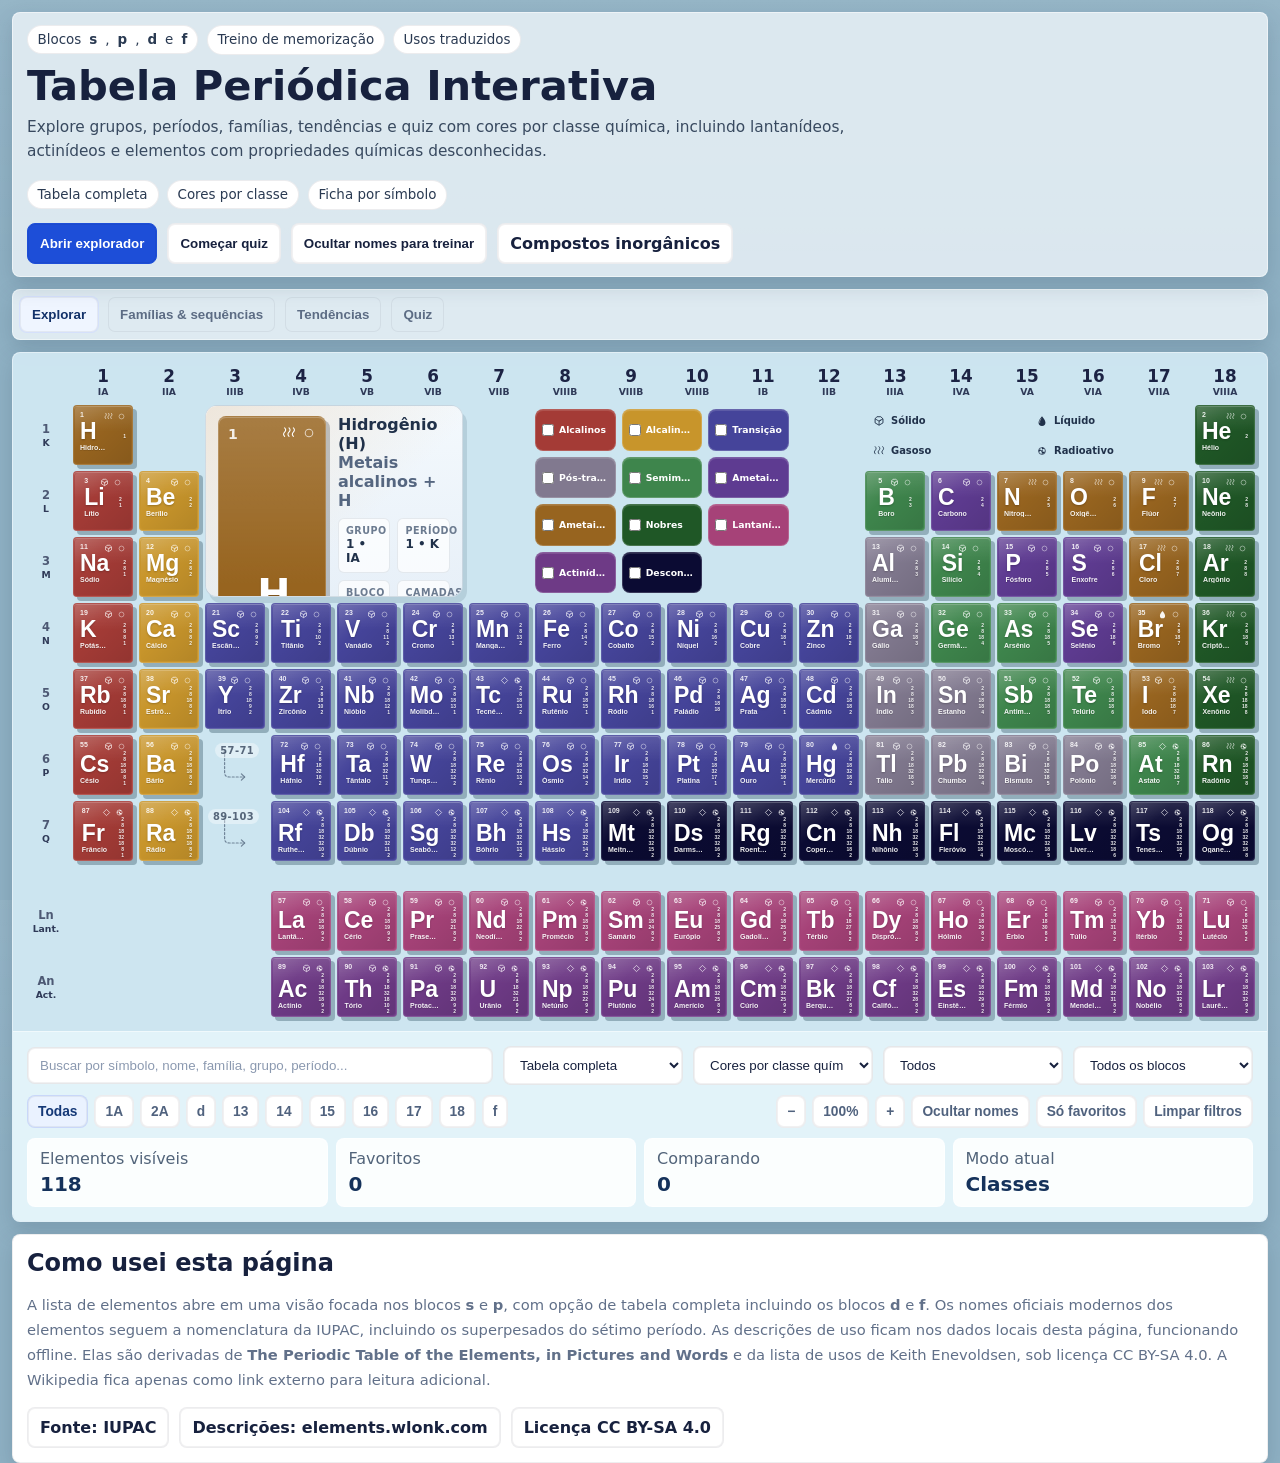
==== index.html @ 07c00c70 "Prepare project for GitHub Pages deployment" ====
<!DOCTYPE html>
<html lang="pt-BR">
<head>
  <meta charset="UTF-8" />
  <meta name="viewport" content="width=device-width, initial-scale=1.0" />
  <meta
    name="description"
    content="Tabela periódica interativa com famílias, tendências, quiz e fichas de elementos para estudo de química."
  />
  <title>Tabela Periódica Interativa | tabela-periodica</title>
  <link rel="icon" href="data:," />
  <link rel="stylesheet" href="tabela_periodica_interativa_sp_clean.css?v=20260423c" />
</head>
<body>
  <div class="app">
    <section class="hero">
      <div class="hero-top">
        <div>
          <div class="badge-row hero-badges">
            <span class="badge">Blocos <strong>s</strong>, <strong>p</strong>, <strong>d</strong> e <strong>f</strong></span>
            <span class="badge">Treino de memorização</span>
          <span class="badge">Usos traduzidos</span>
          </div>
          <h1>Tabela Periódica Interativa</h1>
          <p>
            Explore grupos, períodos, famílias, tendências e quiz com cores por classe química,
            incluindo lantanídeos, actinídeos e elementos com propriedades químicas desconhecidas.
          </p>
        </div>
        <div class="chip-row">
          <span class="chip">Tabela completa</span>
          <span class="chip">Cores por classe</span>
          <span class="chip">Ficha por símbolo</span>
        </div>
      </div>
      <div class="hero-actions">
        <button class="primary" id="jumpExplorer">Abrir explorador</button>
        <button class="ghost" id="startQuizQuick">Começar quiz</button>
        <button class="ghost" id="toggleNamesHero">Ocultar nomes para treinar</button>
        <a class="link-btn" href="compostos_inorganicos_interativo.html">Compostos inorgânicos</a>
      </div>
    </section>

    <nav class="tabs" id="tabs">
      <button class="tab-btn active" data-tab="explorer">Explorar</button>
      <button class="tab-btn" data-tab="families">Famílias & sequências</button>
      <button class="tab-btn" data-tab="trends">Tendências</button>
      <button class="tab-btn" data-tab="quiz">Quiz</button>
    </nav>

    <section class="tab-panel active" id="tab-explorer">
      <div class="panel explorer-layout" id="explorerSection">
        <div class="left-col">
          <div class="table-preview-mobile" id="tablePreviewMobile"></div>
          <div class="table-wrap">
            <div class="periodic" id="periodicGrid"></div>
          </div>

          <div class="legend" id="legend"></div>

          <div class="controls">
            <div class="toolbar">
              <input id="searchInput" type="text" placeholder="Buscar por símbolo, nome, família, grupo, período..." />
              <select id="tableScope">
                <option value="full">Tabela completa</option>
                <option value="sp">Tabela s + p</option>
              </select>
              <select id="colorMode">
                <option value="category">Cores por classe química</option>
                <option value="family">Cores por grupo/família</option>
                <option value="classification">Cores por classificação</option>
                <option value="importance">Cores por prioridade</option>
                <option value="electron">Distribuição eletrônica</option>
                <option value="electronegativity">Eletronegatividade</option>
              </select>
              <select id="filterType">
                <option value="all">Todos</option>
                <option value="metal">Metais</option>
                <option value="ametal">Ametais</option>
                <option value="semimetal">Semimetais</option>
                <option value="noble">Gases nobres</option>
                <option value="synthetic">Sintéticos/superpesados</option>
                <option value="important">Só prioritários</option>
              </select>
              <select id="filterBlock">
                <option value="all">Todos os blocos</option>
                <option value="s">Só bloco s</option>
                <option value="p">Só bloco p</option>
                <option value="d">Só bloco d</option>
                <option value="f">Só bloco f</option>
              </select>
            </div>
            <div class="toggle-row split">
              <div class="segmented" id="familyFilters"></div>
              <div class="segmented">
                <button class="small" id="zoomOutBtn" title="Diminuir zoom da tabela">−</button>
                <button class="small" id="zoomResetBtn" title="Zoom atual da tabela">100%</button>
                <button class="small" id="zoomInBtn" title="Aumentar zoom da tabela">+</button>
                <button class="small" id="toggleNamesBtn">Ocultar nomes</button>
                <button class="small" id="toggleFavoritesBtn">Só favoritos</button>
                <button class="small" id="clearFiltersBtn">Limpar filtros</button>
              </div>
            </div>
            <div class="stats">
              <div class="stat"><div class="muted">Elementos visíveis</div><div class="v" id="visibleCount">50</div></div>
              <div class="stat"><div class="muted">Favoritos</div><div class="v" id="favoriteCount">0</div></div>
              <div class="stat"><div class="muted">Comparando</div><div class="v" id="compareCount">0</div></div>
              <div class="stat"><div class="muted">Modo atual</div><div class="v" id="modeLabel">Famílias</div></div>
            </div>
          </div>
        </div>

        <aside class="drawer" id="elementPopover">
          <div class="drawer-card" role="dialog" aria-modal="true" aria-labelledby="drawerTitle">
            <div class="drawer-header">
              <div>
                <div class="muted drawer-kicker">Ficha do elemento</div>
                <div class="drawer-heading">Detalhes do elemento</div>
              </div>
              <div class="segmented">
                <button class="small ghost" id="randomElementBtn">Elemento aleatório</button>
                <button class="small ghost" id="closeDrawerBtn">Fechar</button>
              </div>
            </div>

            <div class="drawer-empty" id="drawerEmpty">
              <p class="tight">Clique em um elemento para abrir a ficha detalhada com descrição, usos, família, importância para decorar e atalhos externos.</p>
            </div>

            <div class="drawer-content" id="drawerContent">
              <div class="split">
                <div>
                  <div class="badge-row">
                    <span class="mini-badge" id="drawerTag1"></span>
                    <span class="mini-badge" id="drawerTag2"></span>
                    <span class="mini-badge" id="drawerTag3"></span>
                  </div>
                  <h2 id="drawerTitle" class="drawer-title"></h2>
                  <div class="muted" id="drawerSubtitle"></div>
                </div>
                <div class="segmented">
                  <button class="small" id="favoriteBtn">★ Favoritar</button>
                  <button class="small" id="compareBtn">⇄ Comparar</button>
                  <button class="small" id="copyBtn">Copiar símbolo</button>
                </div>
              </div>

              <div class="symbol-card" id="mediaBox">
                <div class="symbol-mark">
                  <div class="atomic-number">1</div>
                  <div class="symbol">H</div>
                  <div class="element-name">Hidrogênio</div>
                </div>
                <div class="symbol-card-details">
                  <div class="headline">Símbolo do elemento</div>
                  <div class="line">Clique em uma casa da tabela para abrir a ficha.</div>
                </div>
              </div>

              <div class="info-grid" id="infoGrid"></div>

              <div class="story">
                <h3>Gancho de memória</h3>
                <div id="memoryNote"></div>
              </div>

              <div class="story">
                <h3>História rápida</h3>
                <div id="storyText"></div>
              </div>

              <div class="story">
                <h3>Descrição e usos</h3>
                <div id="usageSummary">Selecione um elemento para ver a descrição de uso.</div>
              </div>

              <div class="quick-links">
                <a class="link-btn primary" id="wikiLink" href="#" target="_blank" rel="noopener noreferrer">Wikipedia</a>
                <a class="link-btn" id="youtubeLink" href="#" target="_blank" rel="noopener noreferrer">Vídeos no YouTube</a>
              </div>

              <div class="compare-box" id="compareBox">
                <div class="split">
                  <h3 class="compare-title">Comparador</h3>
                  <button class="small ghost" id="clearCompareBtn">Limpar comparação</button>
                </div>
                <div class="compare-grid" id="compareGrid"></div>
              </div>
            </div>
          </div>
        </aside>
      </div>
    </section>

    <section class="tab-panel" id="tab-families">
      <div class="section-grid">
        <div class="card">
          <h2>Famílias</h2>
          <p class="footer-note">
            A ideia aqui é decorar as <strong>colunas</strong>. Em geral, elementos de uma mesma família têm
            o mesmo número de elétrons na camada de valência e costumam exibir comportamentos parecidos.
          </p>
          <div class="family-list" id="familyList"></div>
        </div>
        <div class="card">
          <h2>Sequências por período</h2>
          <p class="footer-note">
            Agora o foco são as <strong>linhas</strong>. A leitura padrão dos blocos s e p é:
            <strong>2 casas à esquerda + 6 casas à direita</strong> em quase todos os períodos.
          </p>
          <div class="period-list" id="periodList"></div>
        </div>
        <div class="card section-span-full">
          <h2>Classes químicas</h2>
          <p class="footer-note">
            Aqui ficam os resumos usados pela legenda interativa. Cada bloco explica o comportamento mais marcante daquela classe e serve como destino quando você clica na legenda.
          </p>
          <div class="family-list" id="categoryGuideList"></div>
        </div>
      </div>
    </section>

    <section class="tab-panel" id="tab-trends">
      <div class="trend-grid">
        <div class="trend">
          <h2>Raio atômico</h2>
          <small>Aumenta para <strong>baixo</strong> e para a <strong>esquerda</strong>. Em geral, mais camadas = átomo maior.</small>
          <div class="trend-map-wrap"><div class="trend-map" id="trendRadius"></div></div>
          <div class="trend-key"><span>menor</span><span class="trend-ramp"></span><span>maior</span></div>
        </div>

        <div class="trend">
          <h2>Eletronegatividade</h2>
          <small>Aumenta para <strong>cima</strong> e para a <strong>direita</strong>. O flúor é a referência clássica de valor alto.</small>
          <div class="trend-map-wrap"><div class="trend-map" id="trendElectro"></div></div>
          <div class="trend-key"><span>menor</span><span class="trend-ramp electro"></span><span>maior</span></div>
        </div>

        <div class="trend">
          <h2>Energia de ionização</h2>
          <small>Também cresce para <strong>cima</strong> e para a <strong>direita</strong>. Ler assim ajuda: fica mais difícil arrancar elétron.</small>
          <div class="trend-map-wrap"><div class="trend-map" id="trendIonization"></div></div>
          <div class="trend-key"><span>menor</span><span class="trend-ramp energy"></span><span>maior</span></div>
        </div>

        <div class="trend">
          <h2>Caráter metálico</h2>
          <small>Cresce para <strong>baixo</strong> e para a <strong>esquerda</strong>. Em termos intuitivos: o átomo tende mais a “soltar” elétrons.</small>
          <div class="trend-map-wrap"><div class="trend-map" id="trendMetallic"></div></div>
          <div class="trend-key"><span>menor</span><span class="trend-ramp"></span><span>maior</span></div>
        </div>

        <div class="card section-span-full">
          <h2>Atalhos mentais úteis</h2>
          <div class="footer-note">
            <p><strong>Esquerda e baixo</strong> → mais metálico, átomo maior, tende mais a perder elétrons.</p>
            <p><strong>Direita e cima</strong> → mais eletronegativo, maior energia de ionização, caráter mais ametálico.</p>
            <p><strong>Regra prática para decorar</strong> → os grupos 1, 2, 17 e 18 são os mais “visíveis” no começo do curso. Depois, vá consolidando 13–16.</p>
          </div>
        </div>
      </div>
    </section>

    <section class="tab-panel" id="tab-quiz">
      <div class="panel">
        <div class="quiz-layout">
          <div class="quiz-card">
            <div class="muted quiz-kicker">Modo treino</div>
            <div class="quiz-status" id="quizPrompt">Clique em “Nova pergunta”</div>
            <div class="hint" id="quizHint">
              O quiz usa os mesmos blocos s e p da página principal. Ele alterna perguntas por nome, símbolo, família, grupo e período.
            </div>
            <div class="segmented">
              <button class="primary" id="newQuizBtn">Nova pergunta</button>
              <button class="ghost" id="showAnswerBtn">Mostrar resposta</button>
              <button class="ghost" id="resetQuizBtn">Zerar placar</button>
            </div>
            <div class="stats stats-compact">
              <div class="stat"><div class="muted">Acertos</div><div class="v" id="quizHits">0</div></div>
              <div class="stat"><div class="muted">Erros</div><div class="v" id="quizMisses">0</div></div>
            </div>
          </div>

          <div class="quiz-wrap">
            <div class="quiz-grid" id="quizGrid"></div>
          </div>
        </div>
      </div>
    </section>

    <section class="card">
      <h2>Como usei esta página</h2>
      <p class="footer-note">
        A lista de elementos abre em uma visão focada nos blocos <strong>s</strong> e <strong>p</strong>, com opção de tabela completa incluindo os blocos <strong>d</strong> e <strong>f</strong>.
        Os nomes oficiais modernos dos elementos seguem a nomenclatura da IUPAC, incluindo os superpesados do sétimo período.
        As descrições de uso ficam nos dados locais desta página, funcionando offline.
        Elas são derivadas de <strong>The Periodic Table of the Elements, in Pictures and Words</strong> e da lista de usos de Keith Enevoldsen, sob licença CC BY-SA 4.0.
        A Wikipedia fica apenas como link externo para leitura adicional.
      </p>
      <div class="quick-links">
        <a class="link-btn" href="https://iupac.org/what-we-do/periodic-table-of-elements/" target="_blank" rel="noopener noreferrer">Fonte: IUPAC</a>
        <a class="link-btn" href="https://elements.wlonk.com/index.html" target="_blank" rel="noopener noreferrer">Descrições: elements.wlonk.com</a>
        <a class="link-btn" href="https://creativecommons.org/licenses/by-sa/4.0/" target="_blank" rel="noopener noreferrer">Licença CC BY-SA 4.0</a>
      </div>
    </section>
  </div>

  <div class="toast" id="toast"></div>

  <script src="tabela_periodica_interativa_sp_clean.js?v=20260423c"></script>
</body>
</html>
---- tabela_periodica_interativa_sp_clean.css ----
:root{
      --bg:#8fb1c4;
      --bg2:#a8c5d5;
      --panel:#d5ecf6;
      --panel-strong:#f8fdff;
      --text:#17213e;
      --muted:#52647a;
      --accent:#1864f2;
      --accent-2:#6a3df0;
      --ok:#119d66;
      --warn:#d68a08;
      --danger:#db4f59;
      --shadow:0 8px 22px rgba(34, 55, 76, .18);
      --ring:0 0 0 1px rgba(16, 24, 40, .06) inset;
      --radius:8px;
      --cat-alkali:#a43b36;
      --cat-alkaline:#c8952b;
      --cat-transition:#45449a;
      --cat-post-transition:#81798f;
      --cat-metalloid:#3e854c;
      --cat-poly-nonmetal:#5e3b91;
      --cat-diatomic:#97641f;
      --cat-noble:#1f5726;
      --cat-lanthanide:#a64278;
      --cat-actinide:#6e3a86;
      --cat-unknown:#0b0b33;
      --tile-size-sp:84px;
      --tile-size-full:74px;
      --tile-size-quiz:78px;
      --family-g1:#2f80ed;
      --family-g2:#00a6b4;
      --family-g13:#22a06b;
      --family-g14:#c88800;
      --family-g15:#ff8b3d;
      --family-g16:#ff5c7c;
      --family-g17:#e5484d;
      --family-g18:#7b5cff;
      --family-d:#64748b;
      --family-f:#8b5cf6;
      --type-metal:#2f80ed;
      --type-ametal:#17a772;
      --type-semimetal:#c88800;
      --type-noble:#7b5cff;
      --type-synthetic:#8f6b4f;
      --electron-s:#2563eb;
      --electron-p:#16a34a;
      --electron-d:#f59e0b;
      --electron-f:#8b5cf6;
      --hi:#10b981;
      --med:#f59e0b;
      --low:#94a3b8;
    }
    *{box-sizing:border-box}
    html,body{height:100%}
    body{
      margin:0;
      font-family:Inter, ui-sans-serif, system-ui, -apple-system, Segoe UI, Roboto, Helvetica, Arial, sans-serif;
      color:var(--text);
      background:
        linear-gradient(180deg, rgba(255,255,255,.06), rgba(255,255,255,0) 260px),
        var(--bg);
      min-height:100%;
    }
    a{color:inherit}
    .app{
      width:min(1540px, calc(100vw - 24px));
      margin:12px auto 18px;
      display:grid;
      gap:12px;
    }
    .hero{
      position:relative;
      overflow:hidden;
      background:rgba(248,253,255,.72);
      border:1px solid rgba(255,255,255,.48);
      border-radius:8px;
      padding:12px 14px;
      box-shadow:var(--shadow);
    }
    .hero-top{
      display:flex; gap:16px; align-items:flex-start; justify-content:space-between; flex-wrap:wrap;
    }
    .hero h1{
      margin:0 0 8px;
      font-size:clamp(1.6rem, 2vw + 1rem, 2.6rem);
      line-height:1.05;
      letter-spacing:0;
    }
    .hero p{
      margin:0;
      color:#38495f;
      max-width:880px;
      font-size:.96rem;
      line-height:1.56;
    }
    .badge-row,.chip-row{display:flex; gap:8px; flex-wrap:wrap}
    .hero-badges{margin-bottom:10px}
    .badge,.chip,.mini-badge{
      display:inline-flex; align-items:center; gap:8px;
      border:1px solid rgba(16,24,40,.08);
      background:#ffffff;
      color:#2a3a52;
      border-radius:999px;
      padding:7px 10px;
      font-size:.84rem;
      line-height:1;
      backdrop-filter: blur(8px);
    }
    .mini-badge{padding:6px 10px;font-size:.78rem}
    .hero-actions{
      display:flex; flex-wrap:wrap; gap:10px;
      margin-top:14px;
    }
    button, .link-btn{
      appearance:none; border:none; cursor:pointer;
      border-radius:8px; padding:10px 12px;
      background:#ffffff;
      color:var(--text); font-weight:700;
      transition:transform .16s ease, background .16s ease, border-color .16s ease, opacity .16s ease, box-shadow .16s ease;
      border:1px solid rgba(16,24,40,.08);
      box-shadow:var(--ring);
      text-decoration:none;
      display:inline-flex; align-items:center; gap:10px;
    }
    button:hover,.link-btn:hover{transform:translateY(-1px); background:#f9fbff; box-shadow:0 6px 14px rgba(17,24,39,.07)}
    button.primary, .link-btn.primary{background:#1d4ed8; color:#fff; border-color:#1d4ed8}
    button.ghost{background:#ffffff}
    button.small{padding:8px 10px;border-radius:8px;font-size:.86rem}
    input, select{
      width:100%;
      border-radius:8px;
      border:1px solid rgba(16,24,40,.10);
      background:#ffffff;
      color:var(--text);
      padding:10px 12px;
      outline:none;
      box-shadow:var(--ring);
    }
    input::placeholder{color:#8b99b0}
    .tabs{
      display:flex; gap:8px; flex-wrap:wrap;
      background:rgba(248,253,255,.76);
      border:1px solid rgba(255,255,255,.48);
      padding:6px;
      border-radius:8px;
      box-shadow:var(--shadow);
    }
    .tab-btn{
      background:transparent;
      border:1px solid transparent;
      color:#5c6c84;
      padding:10px 12px;
      border-radius:8px;
      font-weight:700;
    }
    .tab-btn.active{
      background:#eff5ff;
      border-color:rgba(29,78,216,.12);
      color:#123169;
    }
    .tab-panel{
      display:none;
      animation:fade .2s ease;
    }
    .tab-panel.active{display:block}
    @keyframes fade{from{opacity:.6; transform:translateY(6px)} to{opacity:1; transform:none}}
    .panel{
      background:rgba(213,236,246,.88);
      border:1px solid rgba(255,255,255,.42);
      border-radius:8px;
      box-shadow:var(--shadow);
      overflow:hidden;
    }
    
    .panel-pad{padding:18px}
    .soft-divider{height:1px;background:rgba(16,24,40,.07);margin:0 18px}

    .explorer-layout{display:block}
    .left-col{
      display:grid;
      grid-template-rows:auto auto auto;
    }
    .controls{
      padding:14px;
      display:grid; gap:10px;
      border-top:1px solid rgba(255,255,255,.46);
      background:rgba(235,248,253,.72);
    }
    .toolbar{
      display:grid;
      grid-template-columns:minmax(220px, 1fr) repeat(4, minmax(138px, 180px));
      gap:10px;
      align-items:center;
    }
    .toggle-row{
      display:flex; gap:8px; flex-wrap:wrap; align-items:center;
    }
    .segmented{
      display:flex; gap:6px; flex-wrap:wrap;
    }
    .segmented button{
      padding:8px 10px;
      border-radius:8px;
      background:#ffffff;
      color:#50627e;
      font-weight:700;
      border:1px solid rgba(16,24,40,.08);
    }
    .segmented button.active{background:#eaf2ff;color:#153977;border-color:rgba(29,78,216,.16)}
    .stats{
      display:grid;
      grid-template-columns:repeat(4, minmax(120px, 1fr));
      gap:8px;
    }
    .stat{
      padding:10px 12px;
      border-radius:8px;
      background:rgba(255,255,255,.86);
      border:1px solid rgba(255,255,255,.54);
    }
    .stat .v{font-size:1.25rem;font-weight:800;margin-top:4px;color:#15325b}
    .drawer-kicker{font-size:.82rem;text-transform:uppercase;letter-spacing:.12em}
    .drawer-heading{font-weight:900;font-size:1.15rem;margin-top:6px}
    .drawer-title{margin:10px 0 4px;font-size:2rem;line-height:1.05}
    .compare-title{margin:0}
    .section-span-full{grid-column:1/-1}
    .quiz-kicker{text-transform:uppercase;letter-spacing:.12em;font-size:.82rem}
    .stats-compact{grid-template-columns:1fr 1fr}
    .table-wrap{
      position:relative;
      padding:10px 12px 14px;
      overflow:auto;
      scrollbar-gutter:stable;
      background:transparent;
    }
    .table-preview-mobile{
      display:none;
      margin:12px 12px 0;
    }
    .periodic{
      display:grid;
      gap:6px;
      align-items:stretch;
    }
    .periodic.scope-sp{
      grid-template-columns:46px repeat(8, var(--tile-size-sp));
      grid-template-rows:36px repeat(7, var(--tile-size-sp));
      grid-auto-rows:var(--tile-size-sp);
      min-width:0;
    }
    .periodic.scope-full{
      grid-template-columns:46px repeat(18, var(--tile-size-full));
      grid-template-rows:36px repeat(9, var(--tile-size-full));
      grid-auto-rows:var(--tile-size-full);
      min-width:0;
    }
    .axis, .axis-period{
      display:flex; align-items:center; justify-content:center;
      border-radius:8px;
      border:1px solid transparent;
      color:#1c2344;
      background:transparent;
      font-weight:900;
      text-align:center;
      min-height:34px;
      padding:6px;
      font-size:1.05rem;
      line-height:1.2;
      overflow:hidden;
      overflow-wrap:anywhere;
    }
    .axis small,.axis-period small{display:block;color:#2f3a58;font-size:.58rem;font-weight:800}
    .axis-period{font-size:.72rem;color:rgba(28,35,68,.72)}
    .empty{
      min-height:72px;
      border:0;
      background:transparent;
    }
    .el{
      position:relative;
      aspect-ratio:1;
      min-height:0;
      border-radius:4px;
      padding:5px 6px 6px;
      border:1px solid rgba(255,255,255,.14);
      background:
        linear-gradient(180deg, rgba(255,255,255,.12), rgba(255,255,255,0) 44%),
        var(--tile-bg, var(--tile-accent, #45449a));
      color:#fff;
      box-shadow:
        4px 4px 0 rgba(43,76,91,.36),
        0 1px 0 rgba(255,255,255,.24) inset;
      cursor:pointer;
      display:flex;
      flex-direction:column;
      justify-content:space-between;
      overflow:hidden;
      transition:transform .16s ease, border-color .16s ease, filter .16s ease, box-shadow .16s ease;
      isolation:isolate;
    }
    .el::before{
      content:"";
      position:absolute;
      inset:1px;
      border-radius:3px;
      background:linear-gradient(135deg, rgba(255,255,255,.16), rgba(255,255,255,0) 38%, rgba(0,0,0,.12));
      z-index:0;
      opacity:.86;
      pointer-events:none;
    }
    .el:hover{
      transform:translate(-1px, -2px);
      background:
        linear-gradient(180deg, rgba(255,255,255,.16), rgba(255,255,255,0) 44%),
        var(--tile-bg, var(--tile-accent, #45449a));
      border-color:rgba(255,255,255,.48);
      filter:saturate(1.08) brightness(1.05);
      box-shadow:
        6px 6px 0 rgba(43,76,91,.36),
        0 1px 0 rgba(255,255,255,.28) inset;
    }
    .el.hidden-match{display:none}
    .el.selected{outline:3px solid rgba(255,255,255,.95); outline-offset:2px}
    .el.compare{box-shadow:0 0 0 3px rgba(255,224,89,.9), 5px 5px 0 rgba(43,76,91,.36)}
    .el.favorite::after{
      content:"★";
      position:absolute; top:10px; right:10px;
      font-size:.8rem;
      color:#fff2a8;
      text-shadow:0 0 18px rgba(255,216,106,.6);
    }
    .el > *{position:relative;z-index:1}
    .el .topline{
      display:flex;
      justify-content:space-between;
      align-items:flex-start;
      gap:4px;
      min-width:0;
    }
    .el .flags{
      display:flex;
      align-items:center;
      gap:4px;
      flex:0 0 auto;
      margin-top:1px;
    }
    .el .flag{
      display:inline-flex;
      width:var(--tile-icon-size, 10px);
      height:var(--tile-icon-size, 10px);
      flex:0 0 auto;
      opacity:.94;
      color:#fff;
      align-items:center;
      justify-content:center;
    }
    .el .flag svg{width:100%;height:100%;display:block}
    .el .num{font-size:var(--tile-num-font-size, .74rem);color:rgba(255,255,255,.88);font-weight:900;line-height:1}
    .el .main{
      display:grid;
      grid-template-columns:minmax(0, 1fr) auto;
      gap:5px;
      align-items:center;
      min-height:0;
      flex:1 1 auto;
    }
    .el .text{
      min-width:0;
      display:grid;
      align-content:center;
      justify-items:stretch;
      gap:2px;
    }
    .el .symbol{
      font-size:var(--tile-symbol-font-size, 1.5rem);
      font-weight:900;
      line-height:.9;
      letter-spacing:0;
      text-shadow:0 1px 2px rgba(0,0,0,.22);
      justify-self:start;
      width:100%;
      text-align:left;
    }
    .el .name{
      font-size:var(--tile-name-font-size, .59rem);
      color:rgba(255,255,255,.93);
      line-height:1.02;
      max-width:100%;
      font-weight:800;
      text-shadow:0 1px 1px rgba(0,0,0,.18);
      white-space:nowrap;
      overflow:hidden;
      text-overflow:ellipsis;
      width:100%;
      text-align:left;
    }
    .el .shells{
      min-width:12px;
      display:grid;
      justify-items:end;
      align-content:center;
      gap:1px;
      font-size:var(--shell-font-size, 6px);
      line-height:1;
      font-weight:900;
      color:rgba(255,255,255,.9);
      text-shadow:0 1px 1px rgba(0,0,0,.2);
    }
    .el .shells span{
      display:block;
      min-width:1.4em;
      text-align:right;
    }
    .el .meta{
      display:flex; justify-content:space-between; gap:6px; align-items:flex-end;
      color:rgba(255,255,255,.78); font-size:.62rem; font-weight:900;
    }
    .el .meta span{min-width:0;overflow:hidden;text-overflow:ellipsis;white-space:nowrap}
    .el.range-tile .main{grid-template-columns:1fr}
    .el.range-tile .text{justify-items:stretch}
    .el.range-tile .symbol{font-size:1.42rem;text-align:left}
    .el.range-tile .name{font-size:.56rem;white-space:normal;text-align:left}
    .el.range-tile .shells{display:none}
    .legend{
      margin:0 12px 14px;
      padding:14px;
      border:1px solid rgba(99,134,154,.32);
      border-bottom-color:rgba(42,71,94,.34);
      display:grid;
      grid-template-columns:repeat(auto-fit, minmax(250px, 1fr));
      gap:10px 14px;
      color:#273353;
      background:rgba(221,244,252,.86);
      border-radius:8px;
      box-shadow:5px 5px 0 rgba(43,76,91,.26);
    }
    .legend-item{
      display:flex; align-items:center; gap:8px;
      min-height:34px;
      padding:6px 8px; border-radius:8px; background:rgba(255,255,255,.92);
      border:1px solid rgba(255,255,255,.56); font-size:.9rem;
      font-weight:700;
    }
    .legend-item input{
      width:14px;
      height:14px;
      margin:0;
      accent-color:#1d4ed8;
      box-shadow:none;
    }
    .legend-item a{color:inherit;text-decoration:none}
    .legend-item a:hover{text-decoration:underline}
    .grid-dock{
      position:relative;
      z-index:2;
      min-width:0;
      min-height:0;
      align-self:stretch;
    }
    .legend-dock,
    .hover-dock{
      height:100%;
      min-height:0;
      border-radius:12px;
      overflow:hidden;
    }
    .legend-dock{
      box-shadow:none;
    }
    .legend-dock-panel{
      height:100%;
      display:grid;
      grid-template-columns:repeat(3, minmax(0, 1fr));
      grid-auto-rows:minmax(0, 1fr);
      gap:6px;
      align-content:stretch;
      padding:4px 4px 4px 0;
      border-radius:10px;
      background:transparent;
      border:0;
    }
    .legend-dock-item{
      display:grid;
      grid-template-columns:auto minmax(0,1fr);
      gap:5px;
      align-items:center;
      min-width:0;
      min-height:0;
      padding:3px 6px;
      border-radius:8px;
      background:var(--legend-dock-color, transparent);
      border:1px solid rgba(255,255,255,.18);
      color:#fff;
      font-size:.58rem;
      line-height:1.05;
      font-weight:800;
      box-shadow:0 1px 0 rgba(255,255,255,.12) inset;
    }
    .legend-dock-item input{
      width:12px;
      height:12px;
      margin:0;
      accent-color:#ffffff;
      box-shadow:none;
      filter:saturate(.85);
    }
    .legend-dock-item a{
      min-width:0;
      color:inherit;
      text-decoration:none;
      white-space:nowrap;
      overflow:hidden;
      text-overflow:ellipsis;
    }
    .legend-dock-item a:hover{text-decoration:underline;color:#ffffff}
    .legend-dock .swatch{display:none}
    .hover-dock{
      background:linear-gradient(180deg, rgba(240,247,252,.98), rgba(226,238,247,.96));
      border:1px solid rgba(73,93,118,.18);
      box-shadow:4px 6px 0 rgba(43,76,91,.14);
    }
    .hover-dock .tooltip-preview{
      height:100%;
      min-height:0;
      grid-template-columns:minmax(108px, .82fr) minmax(0, 1.14fr);
      align-items:stretch;
      gap:12px;
      padding:10px 12px;
    }
    .hover-dock .tooltip-element{
      min-height:0;
    }
    .state-dock{
      display:grid;
      grid-template-columns:repeat(2, minmax(0, 1fr));
      grid-template-rows:repeat(2, minmax(0, 1fr));
      gap:2px 12px;
      align-content:center;
      justify-items:start;
      padding:2px 2px 0 8px;
      color:#20314a;
      font-size:.62rem;
      font-weight:800;
      line-height:1.05;
      background:transparent;
      border:0;
      box-shadow:none;
    }
    .state-dock-item{
      display:inline-flex;
      align-items:center;
      gap:6px;
      min-width:0;
      white-space:nowrap;
    }
    .state-dock-icon{
      display:inline-flex;
      align-items:center;
      justify-content:center;
      width:12px;
      height:12px;
      color:#20314a;
      flex:0 0 auto;
    }
    .state-dock-icon svg{
      width:100%;
      height:100%;
      display:block;
    }
    .series-guide{
      position:relative;
      border-radius:6px;
      min-height:0;
    }
    .series-guide-art{
      position:absolute;
      inset:10px 8px 10px 8px;
      width:calc(100% - 16px);
      height:calc(100% - 20px);
      overflow:visible;
    }
    .series-guide-line{
      fill:none;
      stroke:rgba(90,110,132,.82);
      stroke-width:3;
      stroke-linecap:round;
      stroke-linejoin:round;
      stroke-dasharray:5 5;
    }
    .series-guide-arrow{
      fill:none;
      stroke:rgba(90,110,132,.82);
      stroke-width:3;
      stroke-linecap:round;
      stroke-linejoin:round;
    }
    .series-guide-start{fill:rgba(90,110,132,.42)}
    .series-guide-label{
      position:absolute;
      right:6px;
      top:8px;
      padding:2px 5px;
      border-radius:999px;
      color:rgba(32,49,74,.72);
      background:rgba(255,255,255,.38);
      font-size:.62rem;
      font-weight:900;
      letter-spacing:.04em;
    }
    .swatch{width:24px;height:24px;border-radius:6px;border:1px solid rgba(16,24,40,.14);box-shadow:2px 2px 0 rgba(43,76,91,.18)}
    .drawer{
      position:fixed;
      inset:0;
      z-index:900;
      display:none;
      align-items:center;
      justify-content:center;
      padding:18px;
      background:rgba(15,23,42,.38);
    }
    .drawer.open{display:flex}
    .drawer-card{
      width:min(940px, 96vw);
      max-height:min(880px, 92vh);
      overflow:auto;
      background:#ffffff;
      border:1px solid rgba(16,24,40,.10);
      border-radius:12px;
      box-shadow:0 26px 70px rgba(15,23,42,.24);
    }
    .drawer-header{
      padding:14px;
      border-bottom:1px solid rgba(16,24,40,.07);
      display:flex; justify-content:space-between; gap:12px; align-items:flex-start;
      background:#ffffff;
      position:sticky;
      top:0;
      z-index:2;
    }
    .drawer-empty{
      margin:auto;
      text-align:center;
      padding:26px;
      color:#6b7b93;
      max-width:320px;
    }
    .drawer-content{display:none; padding:14px; gap:12px; flex-direction:column; overflow:auto}
    .drawer-content.active{display:flex}
    .symbol-card{
      --tile-accent:#1d4ed8;
      display:grid;
      grid-template-columns:minmax(128px, 170px) minmax(0,1fr);
      gap:16px;
      align-items:stretch;
      border-radius:8px;
      background:linear-gradient(135deg, color-mix(in srgb, var(--tile-accent) 13%, #ffffff), #f8fafc 62%);
      border:1px solid rgba(16,24,40,.08);
      border-left:6px solid var(--tile-accent);
      padding:14px;
    }
    .symbol-mark{
      aspect-ratio:1;
      border-radius:8px;
      background:
        linear-gradient(180deg, rgba(255,255,255,.16), rgba(255,255,255,0) 44%),
        var(--tile-accent);
      border:1px solid rgba(255,255,255,.22);
      box-shadow:6px 6px 0 rgba(43,76,91,.22), 0 1px 0 rgba(255,255,255,.2) inset;
      padding:12px;
      display:grid;
      align-content:space-between;
      min-width:0;
      color:#fff;
    }
    .symbol-mark .atomic-number{font-size:.86rem;font-weight:900;color:rgba(255,255,255,.88)}
    .symbol-mark .symbol-top{
      display:flex;
      justify-content:space-between;
      align-items:flex-start;
      gap:8px;
    }
    .symbol-mark .symbol-icons{
      display:flex;
      gap:6px;
    }
    .symbol-mark .symbol-icons .flag{
      width:16px;
      height:16px;
    }
    .symbol-mark .symbol-main{
      display:grid;
      grid-template-columns:minmax(0,1fr) auto;
      gap:10px;
      align-items:center;
    }
    .symbol-mark .symbol{
      font-size:clamp(3rem, 8vw, 5.8rem);
      line-height:.9;
      font-weight:900;
      letter-spacing:0;
      color:#fff;
      text-align:right;
    }
    .symbol-mark .element-name{font-size:.92rem;font-weight:800;color:#fff;overflow-wrap:anywhere;text-align:left}
    .symbol-mark .symbol-shells{
      display:grid;
      gap:3px;
      justify-items:end;
      font-size:.84rem;
      line-height:1;
      font-weight:900;
      color:rgba(255,255,255,.92);
    }
    .symbol-card-details{
      display:grid;
      gap:8px;
      align-content:center;
      min-width:0;
    }
    .symbol-card-details .headline{font-size:1.08rem;font-weight:900;color:#142033}
    .symbol-card-details .line{color:#52637b;line-height:1.45;font-weight:700;overflow-wrap:anywhere}
    .info-grid{
      display:grid; gap:8px;
      grid-template-columns:repeat(2, minmax(0,1fr));
    }
    .info-card{
      padding:12px;
      border-radius:8px;
      background:#f9fbff;
      border:1px solid rgba(16,24,40,.07);
    }
    .info-card .k{font-size:.76rem;color:#6c7d97;text-transform:uppercase;letter-spacing:.08em}
    .info-card .v{margin-top:6px;font-weight:800}
    .story{
      padding:12px;
      border-radius:8px;
      background:#f9fbff;
      border:1px solid rgba(16,24,40,.07);
      line-height:1.65;
      color:#20314a;
    }
    .story h3{margin:0 0 10px;font-size:1rem}
    .quick-links{display:flex; flex-wrap:wrap; gap:10px}
    .compare-box{
      display:none;
      margin-top:8px;
      padding:12px;
      border-radius:8px;
      background:#f9fbff;
      border:1px solid rgba(16,24,40,.08);
    }
    .compare-box.active{display:block}
    .compare-grid{
      display:grid;
      grid-template-columns:180px repeat(2, minmax(0,1fr));
      gap:8px;
      margin-top:12px;
      font-size:.95rem;
    }
    .compare-grid > div{
      background:#ffffff;
      padding:9px 10px;
      border-radius:8px;
      border:1px solid rgba(16,24,40,.06);
    }
    .section-grid{
      display:grid; gap:12px;
      grid-template-columns:repeat(2, minmax(0,1fr));
      padding:14px;
    }
    .card{
      background:#ffffff;
      border:1px solid rgba(16,24,40,.07);
      border-radius:8px;
      padding:14px;
      box-shadow:var(--shadow);
    }
    .card h2,.card h3{margin:0 0 10px}
    .family-list, .period-list{
      display:grid; gap:10px;
    }
    .family{
      padding:12px;
      border-radius:8px;
      border:1px solid rgba(16,24,40,.07);
      background:#f9fbff;
    }
    .family h3{margin:0 0 8px; display:flex; justify-content:space-between; gap:12px; align-items:center}
    .elements-inline{
      display:flex; flex-wrap:wrap; gap:8px;
      margin-top:10px;
    }
    .pill{
      padding:7px 9px; border-radius:999px;
      background:#ffffff;
      border:1px solid rgba(16,24,40,.07);
      font-size:.86rem;
    }
    .trend-grid{
      display:grid;
      grid-template-columns:repeat(2, minmax(0,1fr));
      gap:12px;
      padding:14px;
    }
    .trend{
      padding:14px;
      border-radius:8px;
      border:1px solid rgba(16,24,40,.08);
      background:#ffffff;
      min-width:0;
    }
    .trend-map-wrap{
      overflow:auto;
      scrollbar-gutter:stable;
      max-width:100%;
      border-radius:8px;
      background:#f8fafc;
      margin-top:12px;
      border:1px solid rgba(16,24,40,.06);
    }
    .trend-map{
      position:relative;
      display:grid;
      grid-template-columns:repeat(18, minmax(22px, 1fr));
      grid-auto-rows:26px;
      gap:3px;
      min-width:560px;
      padding:10px;
      isolation:isolate;
    }
    .trend-cell{
      border-radius:4px;
      border:1px solid rgba(15,23,42,.12);
      display:flex;
      align-items:center;
      justify-content:center;
      font-size:.62rem;
      font-weight:900;
      color:#102033;
      box-shadow:0 1px 4px rgba(15,23,42,.05);
      z-index:1;
    }
    .trend-cell.no-value{opacity:.42;background:#eef2f7!important}
    .trend-arrows{
      position:absolute;
      inset:10px;
      width:calc(100% - 20px);
      height:calc(100% - 20px);
      z-index:2;
      pointer-events:none;
      overflow:visible;
    }
    .trend-key{
      display:flex;
      align-items:center;
      justify-content:space-between;
      gap:10px;
      margin-top:10px;
      color:#52637b;
      font-size:.82rem;
      font-weight:800;
    }
    .trend-ramp{
      flex:1;
      height:9px;
      border-radius:999px;
      border:1px solid rgba(16,24,40,.10);
      background:linear-gradient(90deg, #edf2f7, #8bd3dd, #f97316);
    }
    .trend-ramp.electro{background:linear-gradient(90deg, #f8fafc, #a7f3d0, #2563eb)}
    .trend-ramp.energy{background:linear-gradient(90deg, #f8fafc, #fde68a, #7c3aed)}
    .trend small{display:block;color:var(--muted);line-height:1.6}
    .quiz-layout{
      display:grid;
      grid-template-columns:320px minmax(0,1fr);
      gap:12px;
      padding:14px;
    }
    .quiz-card{
      background:#ffffff;
      border:1px solid rgba(16,24,40,.08);
      border-radius:8px;
      padding:14px;
      display:grid;
      gap:16px;
      align-self:start;
      position:sticky;
      top:12px;
    }
    .quiz-status{
      font-size:2rem;
      font-weight:900;
      letter-spacing:0;
    }
    .quiz-grid{
      display:grid;
      grid-template-columns:44px repeat(8, var(--tile-size-quiz));
      grid-auto-rows:var(--tile-size-quiz);
      gap:6px;
      min-width:0;
    }
    .quiz-wrap{overflow:auto}
    .hint{
      color:var(--muted);
      line-height:1.65;
      font-size:.95rem;
    }
    .toast{
      position:fixed;
      right:18px; bottom:18px;
      background:rgba(17,24,39,.96);
      color:#fff;
      border:1px solid rgba(255,255,255,.12);
      box-shadow:var(--shadow);
      border-radius:8px;
      padding:14px 16px;
      min-width:260px;
      max-width:min(92vw, 420px);
      transform:translateY(20px);
      opacity:0;
      pointer-events:none;
      transition:opacity .2s ease, transform .2s ease;
      z-index:999;
    }
    .toast.show{opacity:1; transform:none}
    .toast strong{display:block;margin-bottom:4px}
    .footer-note{
      color:#617089;
      line-height:1.7;
      font-size:.92rem;
    }
    [data-color-swatch]{border-left:4px solid transparent}
    .tooltip-preview{
      --preview-color:#45449a;
      display:grid;
      gap:10px;
      padding:10px;
      background:
        linear-gradient(135deg, color-mix(in srgb, var(--preview-color) 16%, #ffffff 84%), transparent 62%),
        linear-gradient(180deg, rgba(244,249,253,.92), rgba(232,240,248,.88));
      min-width:0;
    }
    .tooltip-element{
      min-height:102px;
      border-radius:8px;
      padding:9px;
      background:
        linear-gradient(180deg, rgba(255,255,255,.16), rgba(255,255,255,0) 44%),
        var(--preview-color);
      border:1px solid rgba(255,255,255,.18);
      box-shadow:4px 4px 0 rgba(0,0,0,.22), 0 1px 0 rgba(255,255,255,.22) inset;
      display:grid;
      gap:10px;
      align-content:space-between;
      color:#fff;
      overflow:hidden;
    }
    .tooltip-element .preview-topline{
      display:flex;
      justify-content:space-between;
      align-items:flex-start;
      gap:8px;
    }
    .tooltip-element .preview-icons{
      display:flex;
      gap:6px;
    }
    .tooltip-element .preview-icons .flag{
      display:inline-flex;
      align-items:center;
      justify-content:center;
      width:14px;
      height:14px;
    }
    .tooltip-element .preview-icons .flag svg,
    .symbol-mark .symbol-icons .flag svg{
      width:100%;
      height:100%;
      display:block;
    }
    .tooltip-element .preview-main{
      display:grid;
      grid-template-columns:minmax(0,1fr) auto;
      gap:8px;
      align-items:center;
      min-height:0;
    }
    .tooltip-element .preview-text{
      min-width:0;
      display:grid;
      gap:4px;
      justify-items:stretch;
    }
    .tooltip-element .preview-symbol{
      font-size:clamp(1.8rem, 3.1vw, 2.55rem);
      line-height:.9;
      font-weight:900;
      letter-spacing:0;
      text-shadow:0 1px 2px rgba(0,0,0,.22);
      justify-self:end;
      text-align:right;
    }
    .tooltip-element .preview-name{
      font-size:.78rem;
      line-height:1.05;
      font-weight:800;
      white-space:nowrap;
      overflow:hidden;
      text-overflow:ellipsis;
      width:100%;
      text-align:left;
    }
    .tooltip-element .preview-number{font-size:.88rem;font-weight:900;color:rgba(255,255,255,.88)}
    .tooltip-element .preview-shells{
      display:grid;
      gap:2px;
      justify-items:end;
      font-size:.78rem;
      line-height:1;
      font-weight:900;
      color:rgba(255,255,255,.92);
    }
    .tooltip-element .preview-shells span{
      min-width:1.4em;
      text-align:right;
    }
    .tooltip-element .preview-footer{
      font-size:.72rem;
      font-weight:800;
      line-height:1.2;
      color:rgba(255,255,255,.92);
    }
    .tooltip-body{
      min-width:0;
      display:grid;
      gap:8px;
      align-content:start;
    }
    .tooltip-title{font-size:1rem;font-weight:900;line-height:1.15;color:#20314a}
    .tooltip-subtitle{color:#556680;font-weight:800}
    .tooltip-facts{
      display:grid;
      grid-template-columns:repeat(2, minmax(0, 1fr));
      gap:7px;
    }
    .tooltip-fact{
      min-width:0;
      border-radius:6px;
      padding:6px 7px;
      background:rgba(255,255,255,.72);
      border:1px solid rgba(92,111,136,.14);
    }
    .tooltip-fact span{
      display:block;
      color:#6c7b90;
      font-size:.6rem;
      font-weight:900;
      text-transform:uppercase;
      letter-spacing:.05em;
    }
    .tooltip-fact strong{
      display:-webkit-box;
      margin-top:2px;
      color:#20314a;
      font-size:.75rem;
      line-height:1.15;
      overflow:hidden;
      -webkit-line-clamp:2;
      -webkit-box-orient:vertical;
    }
    .tooltip-note{
      grid-column:1/-1;
      color:#516276;
      font-size:.73rem;
      line-height:1.4;
      display:-webkit-box;
      -webkit-line-clamp:3;
      -webkit-box-orient:vertical;
      overflow:hidden;
    }
    .muted{color:var(--muted)}
    .tight{margin:0}
    .split{display:flex;justify-content:space-between;gap:12px;align-items:center;flex-wrap:wrap}
    @media (max-width:1180px){
      .toolbar{grid-template-columns:1fr 1fr}
      .stats{grid-template-columns:repeat(2, minmax(120px,1fr))}
      .quiz-layout,.section-grid,.trend-grid{grid-template-columns:1fr}
      .quiz-card{position:static}
    }
    @media (max-width:760px){
      .app{width:min(100vw - 14px, 1440px); margin:8px auto 16px}
      .hero{padding:14px}
      .toolbar{grid-template-columns:1fr}
      .stats{grid-template-columns:1fr 1fr}
      .hover-dock-mobile .tooltip-preview{grid-template-columns:1fr !important;padding:10px}
      .hover-dock-mobile .tooltip-element{min-height:138px}
      .hover-dock-mobile .tooltip-body{gap:8px}
      .hover-dock-mobile .tooltip-facts{grid-template-columns:repeat(2, minmax(0,1fr))}
      .symbol-card{grid-template-columns:1fr}
      .symbol-mark{width:min(170px, 100%); justify-self:center}
      .info-grid,.compare-grid{grid-template-columns:1fr}
      .compare-grid>div:first-child{font-weight:800}
      .compare-grid>div{min-height:unset}
      .state-dock{display:none}
    }
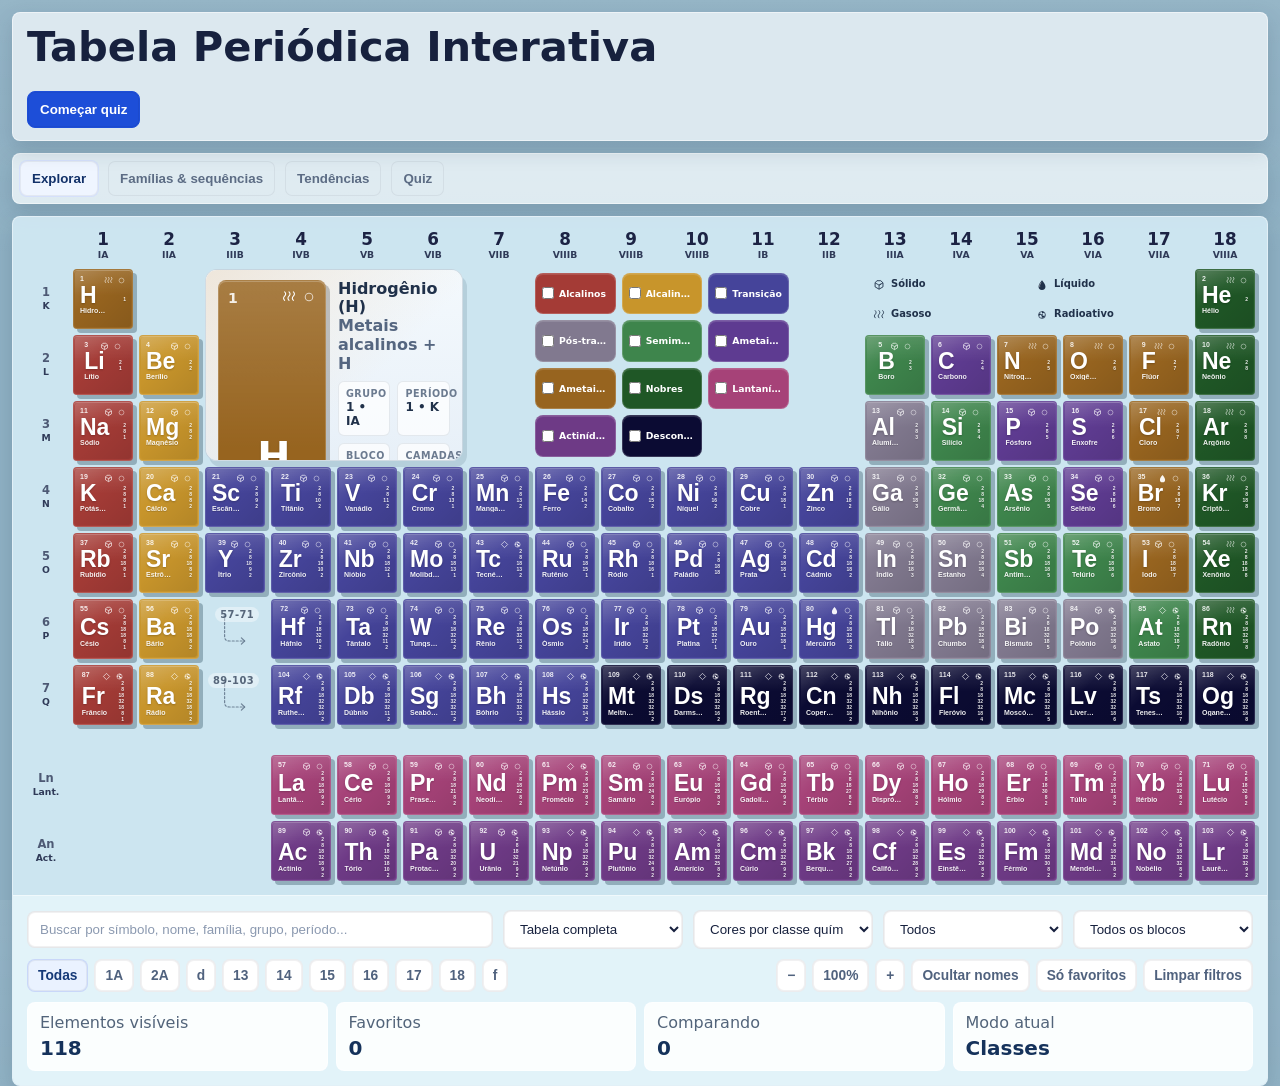
==== commit 36ffacfa: "Simplify homepage hero actions" ====
--- a/index.html
+++ b/index.html
@@ -17,28 +17,11 @@
     <section class="hero">
       <div class="hero-top">
         <div>
-          <div class="badge-row hero-badges">
-            <span class="badge">Blocos <strong>s</strong>, <strong>p</strong>, <strong>d</strong> e <strong>f</strong></span>
-            <span class="badge">Treino de memorização</span>
-          <span class="badge">Usos traduzidos</span>
-          </div>
           <h1>Tabela Periódica Interativa</h1>
-          <p>
-            Explore grupos, períodos, famílias, tendências e quiz com cores por classe química,
-            incluindo lantanídeos, actinídeos e elementos com propriedades químicas desconhecidas.
-          </p>
-        </div>
-        <div class="chip-row">
-          <span class="chip">Tabela completa</span>
-          <span class="chip">Cores por classe</span>
-          <span class="chip">Ficha por símbolo</span>
         </div>
       </div>
       <div class="hero-actions">
-        <button class="primary" id="jumpExplorer">Abrir explorador</button>
-        <button class="ghost" id="startQuizQuick">Começar quiz</button>
-        <button class="ghost" id="toggleNamesHero">Ocultar nomes para treinar</button>
-        <a class="link-btn" href="compostos_inorganicos_interativo.html">Compostos inorgânicos</a>
+        <button class="primary" id="startQuizQuick">Começar quiz</button>
       </div>
     </section>
 
@@ -289,21 +272,7 @@
       </div>
     </section>
 
-    <section class="card">
-      <h2>Como usei esta página</h2>
-      <p class="footer-note">
-        A lista de elementos abre em uma visão focada nos blocos <strong>s</strong> e <strong>p</strong>, com opção de tabela completa incluindo os blocos <strong>d</strong> e <strong>f</strong>.
-        Os nomes oficiais modernos dos elementos seguem a nomenclatura da IUPAC, incluindo os superpesados do sétimo período.
-        As descrições de uso ficam nos dados locais desta página, funcionando offline.
-        Elas são derivadas de <strong>The Periodic Table of the Elements, in Pictures and Words</strong> e da lista de usos de Keith Enevoldsen, sob licença CC BY-SA 4.0.
-        A Wikipedia fica apenas como link externo para leitura adicional.
-      </p>
-      <div class="quick-links">
-        <a class="link-btn" href="https://iupac.org/what-we-do/periodic-table-of-elements/" target="_blank" rel="noopener noreferrer">Fonte: IUPAC</a>
-        <a class="link-btn" href="https://elements.wlonk.com/index.html" target="_blank" rel="noopener noreferrer">Descrições: elements.wlonk.com</a>
-        <a class="link-btn" href="https://creativecommons.org/licenses/by-sa/4.0/" target="_blank" rel="noopener noreferrer">Licença CC BY-SA 4.0</a>
-      </div>
-    </section>
+    
   </div>
 
   <div class="toast" id="toast"></div>
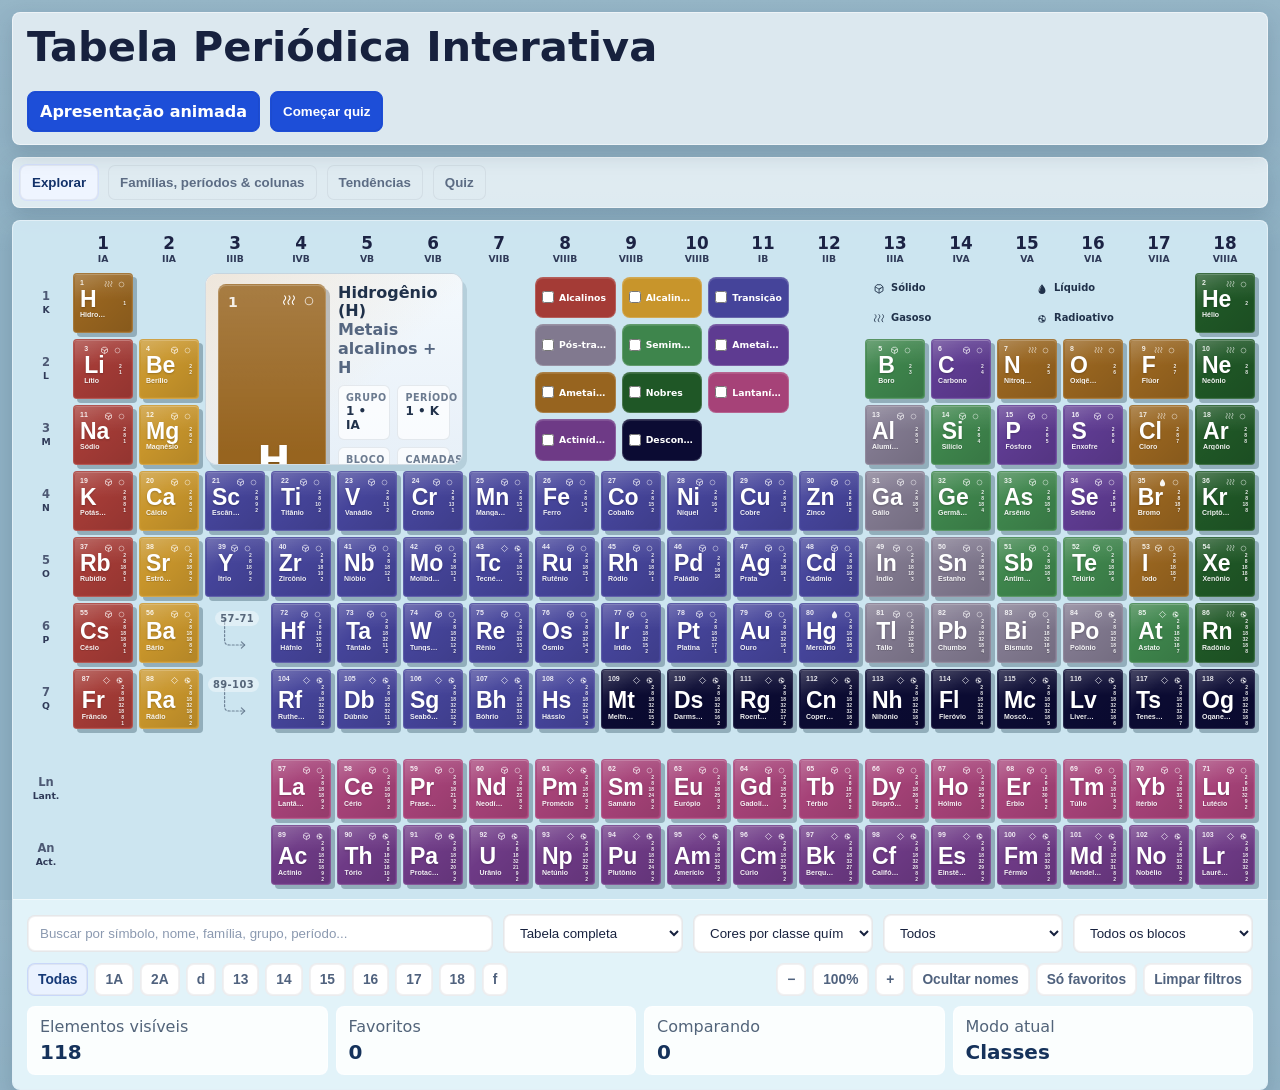
==== commit 1b7ebc85: "Add animated periods and columns presentation" ====
--- a/index.html
+++ b/index.html
@@ -6,11 +6,11 @@
   <meta name="viewport" content="width=device-width, initial-scale=1.0" />
   <meta
     name="description"
-    content="Tabela periódica interativa com famílias, tendências, quiz e fichas de elementos para estudo de química."
+    content="Tabela periódica interativa com apresentação animada, famílias, tendências, quiz e fichas de elementos para estudo de química."
   />
   <title>Tabela Periódica Interativa | tabela-periodica</title>
   <link rel="icon" href="data:," />
-  <link rel="stylesheet" href="tabela_periodica_interativa_sp_clean.css?v=20260423c" />
+  <link rel="stylesheet" href="tabela_periodica_interativa_sp_clean.css?v=20260516b" />
 </head>
 <body>
   <div class="app">
@@ -21,13 +21,14 @@
         </div>
       </div>
       <div class="hero-actions">
+        <a class="link-btn primary" href="periodos_apresentacao.html">Apresentação animada</a>
         <button class="primary" id="startQuizQuick">Começar quiz</button>
       </div>
     </section>
 
     <nav class="tabs" id="tabs">
       <button class="tab-btn active" data-tab="explorer">Explorar</button>
-      <button class="tab-btn" data-tab="families">Famílias & sequências</button>
+      <button class="tab-btn" data-tab="families">Famílias, períodos & colunas</button>
       <button class="tab-btn" data-tab="trends">Tendências</button>
       <button class="tab-btn" data-tab="quiz">Quiz</button>
     </nav>
@@ -178,6 +179,46 @@
 
     <section class="tab-panel" id="tab-families">
       <div class="section-grid">
+        <div class="period-lesson section-span-full" id="periodLesson">
+          <div class="period-lesson-header">
+            <div>
+              <h2>Apresentação animada: períodos e colunas</h2>
+              <p class="footer-note">
+                A apresentação em tela cheia monta a tabela como uma HQ: primeiro os períodos, depois as colunas, grupos, famílias e classificações em metais, ametais, semimetais e gases nobres.
+              </p>
+            </div>
+            <div class="period-lesson-toolbar" aria-label="Controles dos períodos">
+              <a class="link-btn primary" href="periodos_apresentacao.html">Abrir apresentação</a>
+              <button class="primary" id="periodReplayBtn" type="button">Rodar de novo</button>
+              <button class="ghost" id="periodPrevBtn" type="button">Anterior</button>
+              <button class="ghost" id="periodNextBtn" type="button">Próximo</button>
+              <button class="ghost" id="periodPlayBtn" type="button" aria-pressed="false">Reproduzir</button>
+            </div>
+          </div>
+
+          <div class="period-progress" aria-hidden="true">
+            <span id="periodProgressBar"></span>
+          </div>
+
+          <div class="period-lesson-body">
+            <div class="period-stage" id="periodStage" aria-live="polite">
+              <div class="period-stage-title">
+                <div>
+                  <div class="muted" id="periodStageKicker">Período</div>
+                  <strong id="periodStageTitle">1º período (I)</strong>
+                </div>
+                <span class="mini-badge" id="periodStageCount">2 elementos</span>
+              </div>
+              <div class="period-stage-scroll">
+                <div class="period-build-table" id="periodBuildTable"></div>
+              </div>
+              <div class="period-dots" id="periodDots" aria-label="Selecionar período"></div>
+            </div>
+
+            <aside class="period-narrative" id="periodNarrative"></aside>
+          </div>
+        </div>
+
         <div class="card">
           <h2>Famílias</h2>
           <p class="footer-note">
@@ -277,6 +318,6 @@
 
   <div class="toast" id="toast"></div>
 
-  <script src="tabela_periodica_interativa_sp_clean.js?v=20260423c"></script>
+  <script src="tabela_periodica_interativa_sp_clean.js?v=20260516b"></script>
 </body>
 </html>
--- a/tabela_periodica_interativa_sp_clean.css
+++ b/tabela_periodica_interativa_sp_clean.css
@@ -776,6 +776,285 @@
       box-shadow:var(--shadow);
     }
     .card h2,.card h3{margin:0 0 10px}
+    .period-lesson{
+      --period-accent:#1d4ed8;
+      background:
+        linear-gradient(180deg, rgba(255,255,255,.96), rgba(236,248,253,.94));
+      border:1px solid rgba(255,255,255,.58);
+      border-radius:8px;
+      padding:14px;
+      box-shadow:var(--shadow);
+      overflow:hidden;
+    }
+    .period-lesson-header{
+      display:flex;
+      justify-content:space-between;
+      align-items:flex-start;
+      gap:14px;
+      flex-wrap:wrap;
+      margin-bottom:12px;
+    }
+    .period-lesson h2{
+      margin:0 0 8px;
+      font-size:1.55rem;
+      line-height:1.1;
+    }
+    .period-lesson .footer-note{
+      max-width:900px;
+      margin:0;
+    }
+    .period-lesson-toolbar{
+      display:flex;
+      gap:8px;
+      flex-wrap:wrap;
+      justify-content:flex-end;
+    }
+    .period-progress{
+      height:8px;
+      border-radius:999px;
+      background:rgba(15,23,42,.08);
+      overflow:hidden;
+      margin-bottom:12px;
+    }
+    .period-progress span{
+      display:block;
+      height:100%;
+      width:14%;
+      border-radius:999px;
+      background:linear-gradient(90deg, var(--period-accent), color-mix(in srgb, var(--period-accent) 50%, #ffffff));
+      transition:width .28s ease;
+    }
+    .period-lesson-body{
+      display:grid;
+      grid-template-columns:minmax(0, 1.45fr) minmax(300px, .62fr);
+      gap:14px;
+      align-items:start;
+    }
+    .period-stage{
+      min-width:0;
+      border-radius:8px;
+      border:1px solid rgba(99,134,154,.26);
+      background:rgba(221,244,252,.72);
+      box-shadow:5px 5px 0 rgba(43,76,91,.18);
+      padding:12px;
+      overflow:hidden;
+    }
+    .period-stage-title{
+      display:flex;
+      justify-content:space-between;
+      align-items:flex-start;
+      gap:12px;
+      margin-bottom:10px;
+    }
+    .period-stage-title strong{
+      display:block;
+      margin-top:4px;
+      font-size:1.18rem;
+      line-height:1.15;
+    }
+    .period-stage-scroll{
+      overflow:auto;
+      scrollbar-gutter:stable;
+      border-radius:8px;
+      background:linear-gradient(180deg, rgba(255,255,255,.74), rgba(248,253,255,.58));
+      border:1px solid rgba(255,255,255,.68);
+      padding:10px;
+    }
+    .period-build-table{
+      position:relative;
+      display:grid;
+      grid-template-columns:34px repeat(18, minmax(28px, 1fr));
+      grid-template-rows:repeat(9, minmax(28px, 38px));
+      gap:4px;
+      min-width:790px;
+      isolation:isolate;
+    }
+    .period-row-label{
+      display:flex;
+      align-items:center;
+      justify-content:center;
+      border-radius:6px;
+      background:rgba(255,255,255,.78);
+      color:#465873;
+      border:1px solid rgba(16,24,40,.08);
+      font-size:.72rem;
+      font-weight:900;
+    }
+    .period-row-label.active{
+      color:#ffffff;
+      background:var(--period-accent);
+      border-color:color-mix(in srgb, var(--period-accent) 72%, #ffffff);
+      box-shadow:2px 2px 0 rgba(43,76,91,.18);
+    }
+    .period-mini-el{
+      --mini-color:#64748b;
+      --entry-x:-48px;
+      --entry-y:-22px;
+      --delay:0ms;
+      width:100%;
+      min-width:0;
+      height:100%;
+      padding:0;
+      justify-content:center;
+      border-radius:4px;
+      border:1px solid rgba(255,255,255,.14);
+      color:#fff;
+      background:
+        linear-gradient(180deg, rgba(255,255,255,.14), rgba(255,255,255,0) 46%),
+        var(--mini-color);
+      box-shadow:2px 2px 0 rgba(43,76,91,.20), 0 1px 0 rgba(255,255,255,.2) inset;
+      font-size:.64rem;
+      font-weight:900;
+      line-height:1;
+      opacity:.2;
+      filter:saturate(.75);
+      transform:scale(.96);
+      transition:opacity .22s ease, filter .22s ease, transform .22s ease, box-shadow .22s ease;
+    }
+    .period-mini-el:hover{
+      transform:translateY(-1px);
+      opacity:.72;
+      filter:saturate(1);
+    }
+    .period-mini-el.out-of-scope{
+      opacity:.08;
+      filter:saturate(.35);
+    }
+    .period-mini-el.active{
+      opacity:1;
+      filter:saturate(1.08) brightness(1.04);
+      transform:none;
+      box-shadow:4px 4px 0 rgba(43,76,91,.32), 0 1px 0 rgba(255,255,255,.24) inset;
+      animation:periodTileArrive .62s cubic-bezier(.2,.8,.2,1) both;
+      animation-delay:var(--delay);
+      z-index:2;
+    }
+    .period-mini-el.anchor{
+      outline:2px solid rgba(255,255,255,.96);
+      outline-offset:1px;
+    }
+    @keyframes periodTileArrive{
+      0%{
+        opacity:0;
+        transform:translate(var(--entry-x), var(--entry-y)) scale(.78);
+      }
+      72%{
+        opacity:1;
+        transform:translate(2px, -2px) scale(1.04);
+      }
+      100%{
+        opacity:1;
+        transform:none;
+      }
+    }
+    .period-dots{
+      display:flex;
+      flex-wrap:wrap;
+      gap:6px;
+      margin-top:10px;
+    }
+    .period-dot{
+      min-width:34px;
+      justify-content:center;
+      padding:7px 9px;
+      border-radius:8px;
+      background:#ffffff;
+      color:#50627e;
+    }
+    .period-dot.active{
+      background:color-mix(in srgb, var(--period-accent) 14%, #ffffff);
+      border-color:color-mix(in srgb, var(--period-accent) 32%, rgba(16,24,40,.08));
+      color:#102033;
+    }
+    .period-narrative{
+      position:relative;
+      display:grid;
+      gap:10px;
+      align-content:start;
+      min-width:0;
+    }
+    .period-narrative::before{
+      content:"";
+      position:absolute;
+      left:-18px;
+      top:88px;
+      width:18px;
+      border-top:3px dashed color-mix(in srgb, var(--period-accent) 72%, #ffffff);
+    }
+    .period-speech{
+      position:relative;
+      border-radius:8px;
+      background:#ffffff;
+      border:1px solid rgba(16,24,40,.07);
+      border-left:5px solid var(--period-accent);
+      padding:13px;
+      box-shadow:4px 5px 0 rgba(43,76,91,.14);
+    }
+    .period-speech::before{
+      content:"";
+      position:absolute;
+      left:-12px;
+      top:26px;
+      width:0;
+      height:0;
+      border-top:9px solid transparent;
+      border-bottom:9px solid transparent;
+      border-right:12px solid #ffffff;
+    }
+    .period-speech.secondary{
+      border-left-color:rgba(82,100,122,.44);
+      box-shadow:none;
+      background:#f8fbff;
+    }
+    .period-speech h3{
+      margin:8px 0 8px;
+      font-size:1.35rem;
+      line-height:1.05;
+    }
+    .period-speech p{
+      margin:0;
+      color:#41536d;
+      line-height:1.58;
+      font-weight:650;
+    }
+    .period-facts{
+      display:grid;
+      grid-template-columns:repeat(2, minmax(0, 1fr));
+      gap:8px;
+    }
+    .period-fact{
+      min-width:0;
+      border-radius:8px;
+      border:1px solid rgba(16,24,40,.07);
+      background:rgba(255,255,255,.86);
+      padding:10px;
+    }
+    .period-fact span{
+      display:block;
+      color:#64748b;
+      font-size:.7rem;
+      font-weight:900;
+      text-transform:uppercase;
+      letter-spacing:.05em;
+      line-height:1.2;
+    }
+    .period-fact strong{
+      display:block;
+      margin-top:5px;
+      color:#17213e;
+      font-size:.96rem;
+      line-height:1.25;
+      overflow-wrap:anywhere;
+    }
+    .period-series-note{
+      border-radius:8px;
+      padding:12px;
+      color:#31445d;
+      line-height:1.55;
+      background:color-mix(in srgb, var(--period-accent) 10%, #ffffff);
+      border:1px solid color-mix(in srgb, var(--period-accent) 18%, rgba(16,24,40,.08));
+      font-weight:700;
+    }
     .family-list, .period-list{
       display:grid; gap:10px;
     }
@@ -1086,12 +1365,22 @@
       .stats{grid-template-columns:repeat(2, minmax(120px,1fr))}
       .quiz-layout,.section-grid,.trend-grid{grid-template-columns:1fr}
       .quiz-card{position:static}
+      .period-lesson-body{grid-template-columns:1fr}
+      .period-narrative::before{display:none}
+      .period-speech::before{display:none}
     }
     @media (max-width:760px){
       .app{width:min(100vw - 14px, 1440px); margin:8px auto 16px}
       .hero{padding:14px}
       .toolbar{grid-template-columns:1fr}
       .stats{grid-template-columns:1fr 1fr}
+      .period-lesson{padding:12px}
+      .period-lesson-toolbar{justify-content:flex-start}
+      .period-lesson-toolbar button{flex:1 1 136px; justify-content:center}
+      .period-stage-title{align-items:stretch}
+      .period-stage-title .mini-badge{justify-content:center}
+      .period-build-table{min-width:720px; grid-template-columns:32px repeat(18, minmax(26px, 1fr))}
+      .period-facts{grid-template-columns:1fr}
       .hover-dock-mobile .tooltip-preview{grid-template-columns:1fr !important;padding:10px}
       .hover-dock-mobile .tooltip-element{min-height:138px}
       .hover-dock-mobile .tooltip-body{gap:8px}
@@ -1103,3 +1392,11 @@
       .compare-grid>div{min-height:unset}
       .state-dock{display:none}
     }
+    @media (prefers-reduced-motion: reduce){
+      .period-mini-el.active{
+        animation:none;
+      }
+      .period-progress span{
+        transition:none;
+      }
+    }
